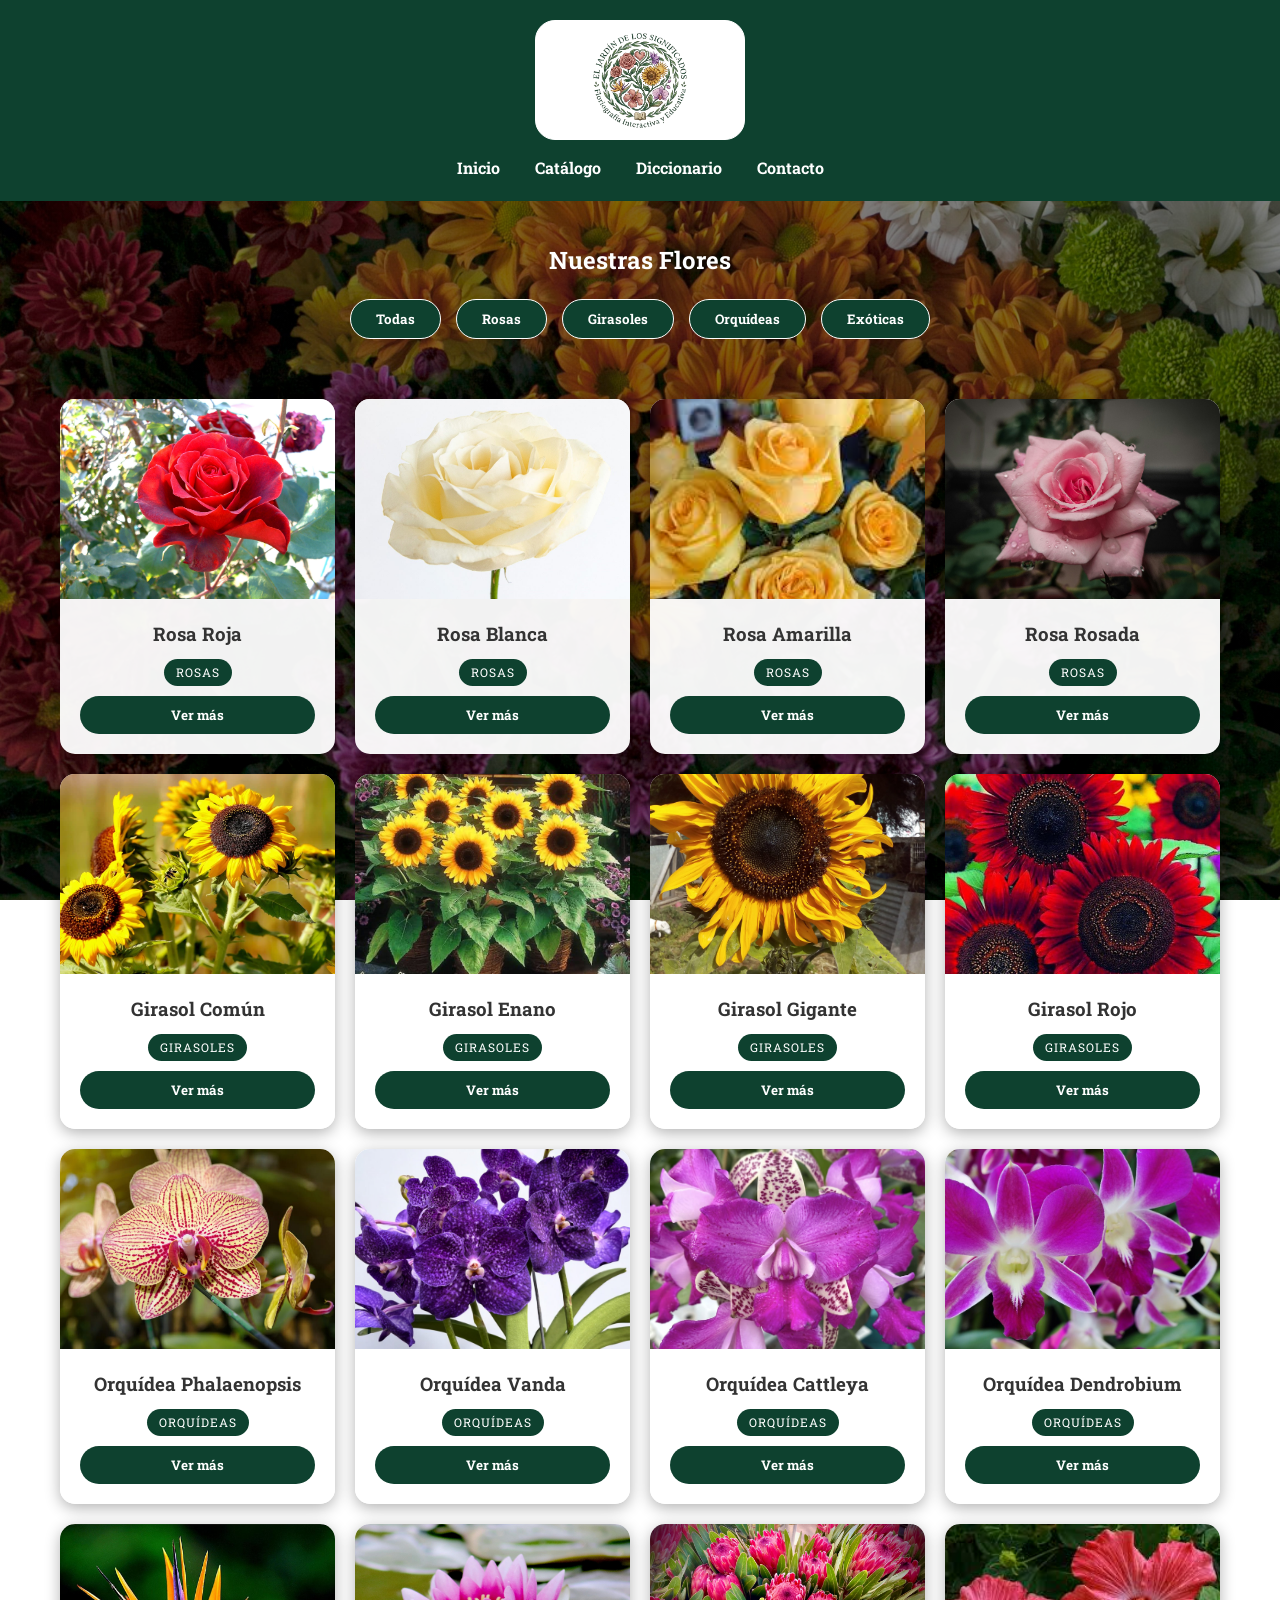
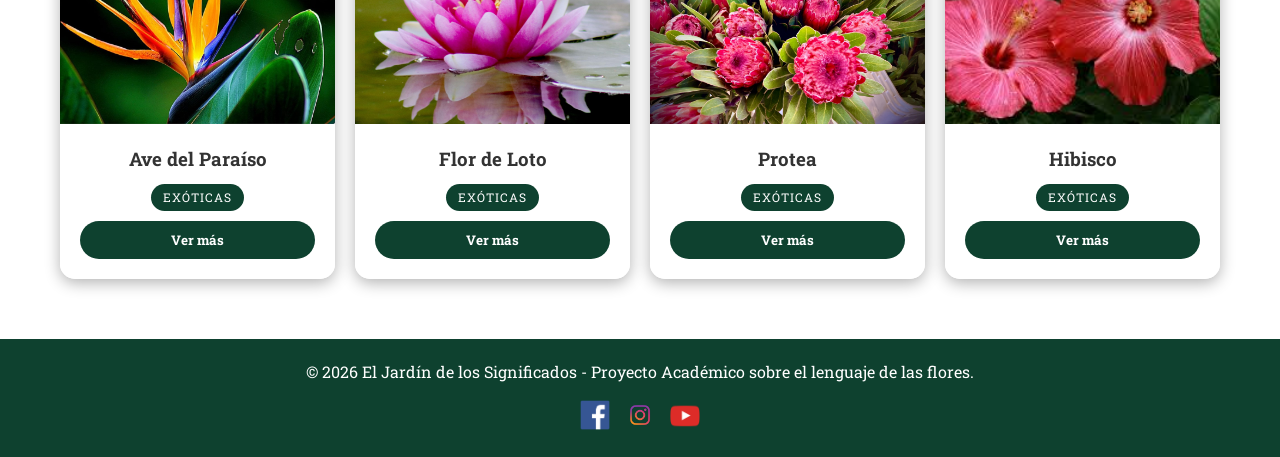
==== catalogo.html @ 72096f06 "Primer Commit" ====
<!DOCTYPE html>
<html lang="es">
<head>
    <meta charset="UTF-8">
    <meta name="viewport" content="width=device-width, initial-scale=1.0">
    <link rel="icon" href="./img/icono-paginaweb.jpg" type="image/png">
    <title>Catálogo - El Jardín de los Significados</title>
    <link rel="stylesheet" href="css/maquillaje.css">
</head>
<body>

    <header class="header-main">
        <div class="logo-container">
            <img src="./img/icono-paginaweb.jpg" alt="Logo" class="logo-image">
        </div>
        <nav class="nav-container">
            <ul class="nav-list">
                <li><a href="index.html">Inicio</a></li>
                <li><a href="catalogo.html" class="active">Catálogo</a></li>
                <li><a href="diccionario.html">Diccionario</a></li>
                <li><a href="contacto.html">Contacto</a></li>
            </ul>
        </nav>
    </header>

    <main>
        <section class="filters">
            <h2>Nuestras Flores</h2>
            <div class="filter-buttons">
                <button onclick="filterFlowers('Todas')">Todas</button>
                <button onclick="filterFlowers('Rosas')">Rosas</button>
                <button onclick="filterFlowers('Girasoles')">Girasoles</button>
                <button onclick="filterFlowers('Orquídeas')">Orquídeas</button>
                <button onclick="filterFlowers('Exóticas')">Exóticas</button>
            </div>
        </section>

        <section id="catalog-container" class="catalog-grid">
        </section>
    </main>

    <div id="meaning-modal" class="modal" style="display:none;">
        <div id="modal-content-wrapper">
            <button class="btn-close" onclick="closeModal()">×</button>
            <div id="modal-content"></div>
        </div>
    </div>

    <script src="js/logica.js"></script>

    <footer class="footer-container">
        <p>&copy; 2026 El Jardín de los Significados - Proyecto Académico sobre el lenguaje de las flores.</p>
        <div class="social-icons-container">
            <a href="https://www.facebook.com" target="_blank" aria-label="Visita nuestra página de Facebook"><img src="img/footer/facebook.png" alt="Facebook" class="social-icon"></a>
            <a href="https://www.instagram.com" target="_blank" aria-label="Síguenos en Instagram"><img src="img/footer/instagram.png" alt="Instagram" class="social-icon"></a>
            <a href="https://www.youtube.com" target="_blank" aria-label="Síguenos en Youtube"><img src="img/footer/youtube.png" alt="Youtube" class="social-icon"></a>
        </div>
    </footer>


</body>
</html>
---- css/maquillaje.css ----
@font-face {
    font-family: 'RobotoSlab';
    src: url('../assets/fonts/RobotoSlab-VariableFont_wght.ttf') format('truetype');
    font-weight: 100 900; /* Define el rango de pesos disponibles en la fuente variable */
    font-style: normal;
}

:root {
    --color-fondo: #fdfbf7;
    --color-texto: #333;
    --color-accent: #0e412f; /* Tono naturaleza */
    --glass: rgba(255, 255, 255, 0.2);
}

* {
    margin: 0;
    padding: 0;
    box-sizing: border-box;
}

body {
    font-family: 'RobotoSlab', serif;
    background-image: linear-gradient(rgba(0, 0, 0, 0.5), rgba(0, 0, 0, 0.5)), url('../img/fondo-general-web.jpg');
    background-size: cover;
    background-position: center;
    background-attachment: fixed;
    line-height: 1.6;
    color: white; /* Se ajusta el color del texto para que contraste con el fondo */
    min-height: 100vh;
    display: flex;
    flex-direction: column;
}

main {
    flex: 1;
}

.footer-container {
    display: flex;
    flex-direction: column; /* Apila el texto y los iconos verticalmente */
    justify-content: center; /* Centra el contenido verticalmente */
    align-items: center; /* Centra el contenido horizontalmente */
    padding: 20px;
    background-color: var(--color-accent);
    color: white;
    margin-top: 40px;
    gap: 15px; /* Espacio entre el texto y los iconos */
}

.social-icons-container {
    display: flex;
    gap: 15px; /* Espacio entre los iconos de redes sociales */
}

.social-icon {
    width: 30px; /* Tamaño de los iconos */
    height: 30px;
    object-fit: contain; /* Asegura que la imagen se ajuste sin distorsionarse */
    transition: transform 0.3s ease; /* Suaviza la animación */
}

.social-icon:hover {
    transform: scale(1.2); /* Agranda el icono un 20% al pasar el ratón */
}

.header-main {
    display: flex;
    flex-direction: column; /* Apila el logo sobre el menú de navegación */
    justify-content: center;
    align-items: center;
    padding: 20px;
    background-color: var(--color-accent);
    gap: 15px; /* Espacio entre el logo y los enlaces */
}

.nav-container {
    width: 100%;
    display: flex;
    justify-content: center; /* Centra la lista de enlaces dentro de su contenedor */
}

.logo-image {
    height: 120px; /* Ajusta este valor según qué tan pequeño lo desees */
    width: auto;
    display: block;
    border: 1px solid white; /* Borde de color claro */
    background-color: rgb(255, 255, 255); /* Fondo blanco para resaltar la imagen */
    padding: 5px; /* Espacio entre la imagen y el borde */
    border-radius: 20px; /* Redondea las esquinas del borde */
}

.nav-list {
    display: flex;
    list-style: none;
    gap: 35px;
}   

.nav-list a {
    color: white;
    text-decoration: none;
    font-weight: bold;
    transition: color 0.3s ease; /* Suaviza la transición del color */
}

.nav-list a:hover {
    color: #f0f0f0; /* Un tono crema claro para el efecto hover */
}

.catalog-grid {
    display: grid;
    grid-template-columns: repeat(auto-fill, minmax(250px, 1fr));
    gap: 20px;
    padding: 20px;
    max-width: 1200px;
    margin: 0 auto;
}

.flower-card {
    background: rgba(255, 255, 255, 0.95);
    border-radius: 15px;
    overflow: hidden;
    color: #333;
    box-shadow: 0 4px 15px rgba(0,0,0,0.3);
    transition: transform 0.3s ease, box-shadow 0.3s ease;
    display: flex;
    position: relative; /* Permite que el z-index funcione correctamente al elevarse */
    flex-direction: column;
    animation: fadeInCard 0.6s ease-out; /* Quitamos forwards */
    opacity: 1;
    transform: translateY(0);
}

.flower-card:hover {
    transform: translateY(-15px) scale(1.02); /* Se eleva 15px y crece un 2% */
    box-shadow: 0 20px 40px rgba(0, 0, 0, 0.45); /* Sombra más profunda para simular altura */
    z-index: 10; /* Asegura que la tarjeta no quede detrás de otras al subir */
    cursor: pointer;
}

.flower-card img {
    width: 100%;
    height: 200px;
    object-fit: cover;
}

.flower-info {
    padding: 20px;
    text-align: center;
    flex-grow: 1;
    display: flex;
    flex-direction: column;
    justify-content: space-between;
    gap: 10px;
}

.category-tag {
    font-size: 0.75rem;
    background-color: var(--color-accent);
    color: white;
    padding: 4px 12px;
    border-radius: 20px;
    display: inline-block;
    align-self: center;
    text-transform: uppercase;
    letter-spacing: 1px;
}

.btn-view-more {
    background-color: var(--color-accent);
    color: white;
    border: none;
    padding: 10px 20px;
    border-radius: 25px;
    cursor: pointer;
    font-family: 'RobotoSlab', serif;
    font-weight: bold;
    transition: background 0.3s ease;
}

.btn-view-more:hover {
    background-color: #033a25;
}

.modal {
    background: rgba(0, 0, 0, 0.8); /* Fondo oscuro para el overlay */
    position: fixed;
    top: 0;
    left: 0;
    width: 100%;
    height: 100%;
    display: flex;
    justify-content: center;
    align-items: center;
    z-index: 1000;
}

#modal-content-wrapper {
    background: white;
    color: #333;
    padding: 20px;
    border-radius: 20px;
    max-width: 500px;
    width: 90%;
    position: relative;
    box-shadow: 0 10px 40px rgba(0,0,0,0.5);
}

#modal-content {
    display: flex;
    flex-direction: column;
    align-items: center; /* Centra los elementos hijos (imagen, h2, div.modal-info) horizontalmente */
    text-align: center; /* Centra el texto dentro de los elementos hijos */
}

.modal-image {
    display: block;
    margin: 0 auto 20px auto; /* Centra la imagen y da espacio abajo */
    max-width: 280px; /* Tamaño mediano */
    width: 100%;
    height: auto;
    border-radius: 12px;
    box-shadow: 0 4px 10px rgba(0,0,0,0.1);
}

.btn-close {
    position: absolute;
    top: 15px;
    right: 15px;
    background: none;
    border: none;
    font-size: 2rem;
    cursor: pointer;
    color: #888;
    line-height: 1;
}

.modal-info {
    text-align: center;
    margin-top: 20px;
}

.hero-section {
    text-align: center;
    padding: 60px 20px;
}

.hero-section h1, 
.hero-section p {
    animation: fadeInCard 0.8s ease-out;
}

.video-section {
    display: flex;
    flex-direction: column;
    align-items: center;
    text-align: center;
    padding: 40px 20px;
    gap: 20px;
}

.video-section h2,
.video-responsive-wrapper {
    animation: fadeInCard 0.8s ease-out;
}

.emotion-group {
    padding: 20px;
    margin-bottom: 40px;
}

.emotion-group h2 {
    color: white;
    margin-bottom: 20px;
    border-bottom: 2px solid var(--color-accent);
    padding-bottom: 10px;
    animation: fadeInCard 0.8s ease-out;
}

.video-section video {
    max-width: 100%; /* Asegura que el video no se desborde */
}

.filters {
    text-align: center;
    padding: 40px 20px;
    color: white;
}

.filter-buttons {
    display: flex;
    justify-content: center;
    gap: 15px;
    flex-wrap: wrap; /* Permite que los botones se acomoden en varias filas en móviles */
    margin-top: 20px;
}

.filter-buttons button {
    background-color: var(--color-accent);
    color: white;
    border: 1px solid white;
    padding: 10px 25px;
    border-radius: 25px;
    cursor: pointer;
    font-family: 'RobotoSlab', serif;
    font-weight: bold;
    transition: all 0.3s ease;
}

.filter-buttons button:hover {
    background-color: white;
    color: var(--color-accent);
    transform: translateY(-3px);
}

/* Animación de entrada para las tarjetas */
@keyframes fadeInCard {
    from {
        opacity: 0;
        transform: translateY(20px);
    }
}

.search-container {
    margin-top: 30px;
    display: flex;
    justify-content: center;
}

#emotion-search {
    width: 80%;
    max-width: 500px;
    padding: 12px 25px;
    border-radius: 30px;
    border: 2px solid white;
    background: rgba(255, 255, 255, 0.1);
    color: white;
    font-family: 'RobotoSlab', serif;
    font-size: 1rem;
    outline: none;
    transition: all 0.3s ease;
}

#emotion-search::placeholder {
    color: rgba(255, 255, 255, 0.7);
}

#emotion-search:focus {
    background: rgba(255, 255, 255, 0.2);
    border-color: var(--color-accent);
    box-shadow: 0 0 15px rgba(255, 255, 255, 0.2);
}

/* --- MEDIA QUERIES PARA DISPOSITIVOS MÓVILES --- */
@media (max-width: 768px) {
    .logo-image {
        height: 80px; /* Logo más pequeño en móviles */
    }

    .nav-list {
        gap: 15px; /* Reducimos el espacio entre enlaces */
        flex-wrap: wrap; /* Si no caben, bajan a la siguiente línea */
        justify-content: center;
    }

    .hero-section h1 {
        font-size: 1.8rem; /* Título más acorde al tamaño de pantalla */
    }

    .video-section video {
        width: 95% !important; /* El video ocupa casi todo el ancho en celulares */
    }

    .filter-buttons {
        gap: 10px;
    }

    .filter-buttons button {
        padding: 8px 15px;
        font-size: 0.9rem;
    }

    .footer-container {
        text-align: center;
    }
}

/* --- Estilos para la página de Contacto --- */
.contact-form-section {
    padding: 40px 20px;
    max-width: 700px;
    margin: 40px auto;
    background: rgba(255, 255, 255, 0.95); /* Fondo claro para el formulario */
    border-radius: 20px;
    box-shadow: 0 8px 20px rgba(0, 0, 0, 0.2);
    color: #333; /* Texto oscuro para contraste */
    animation: fadeInCard 0.8s ease-out;
}

.contact-form {
    display: flex;
    flex-direction: column;
    gap: 20px;
}

.form-group {
    display: flex;
    flex-direction: column;
}

.form-group label {
    font-family: 'RobotoSlab', serif;
    font-weight: bold;
    margin-bottom: 8px;
    color: var(--color-accent); /* Color de acento para las etiquetas */
    font-size: 1.1rem;
}

.form-group input[type="text"],
.form-group input[type="email"],
.form-group textarea {
    padding: 12px 15px;
    border: 1px solid #ccc;
    border-radius: 8px;
    font-family: 'RobotoSlab', serif;
    font-size: 1rem;
    color: #333;
    background-color: #f9f9f9;
    transition: border-color 0.3s ease, box-shadow 0.3s ease;
}

.form-group input[type="text"]:focus,
.form-group input[type="email"]:focus,
.form-group textarea:focus {
    border-color: var(--color-accent);
    box-shadow: 0 0 8px rgba(14, 65, 47, 0.2); /* Sombra suave con color de acento */
    outline: none;
}

.btn-submit {
    background-color: var(--color-accent);
    color: white;
    border: none;
    padding: 15px 30px;
    border-radius: 25px;
    cursor: pointer;
    font-family: 'RobotoSlab', serif;
    font-weight: bold;
    font-size: 1.1rem;
    transition: background-color 0.3s ease, transform 0.2s ease;
    align-self: center; /* Centra el botón */
}

.btn-submit:hover {
    background-color: #033a25;
    transform: translateY(-3px);
}

/* Media Queries para el formulario en móviles */
@media (max-width: 600px) {
    .contact-form-section {
        margin: 20px 10px;
        padding: 20px;
    }

    .form-group label {
        font-size: 1rem;
    }

    .form-group input[type="text"],
    .form-group input[type="email"],
    .form-group textarea {
        padding: 10px 12px;
        font-size: 0.9rem;
    }

    .btn-submit {
        padding: 12px 25px;
        font-size: 1rem;
    }
}

.empty-message {
    display: none;
    text-align: center;
    padding: 40px;
    font-size: 1.2rem;
    color: rgba(255, 255, 255, 0.9);
    background: rgba(255, 255, 255, 0.1);
    border-radius: 20px;
    margin: 20px auto;
    max-width: 600px;
}
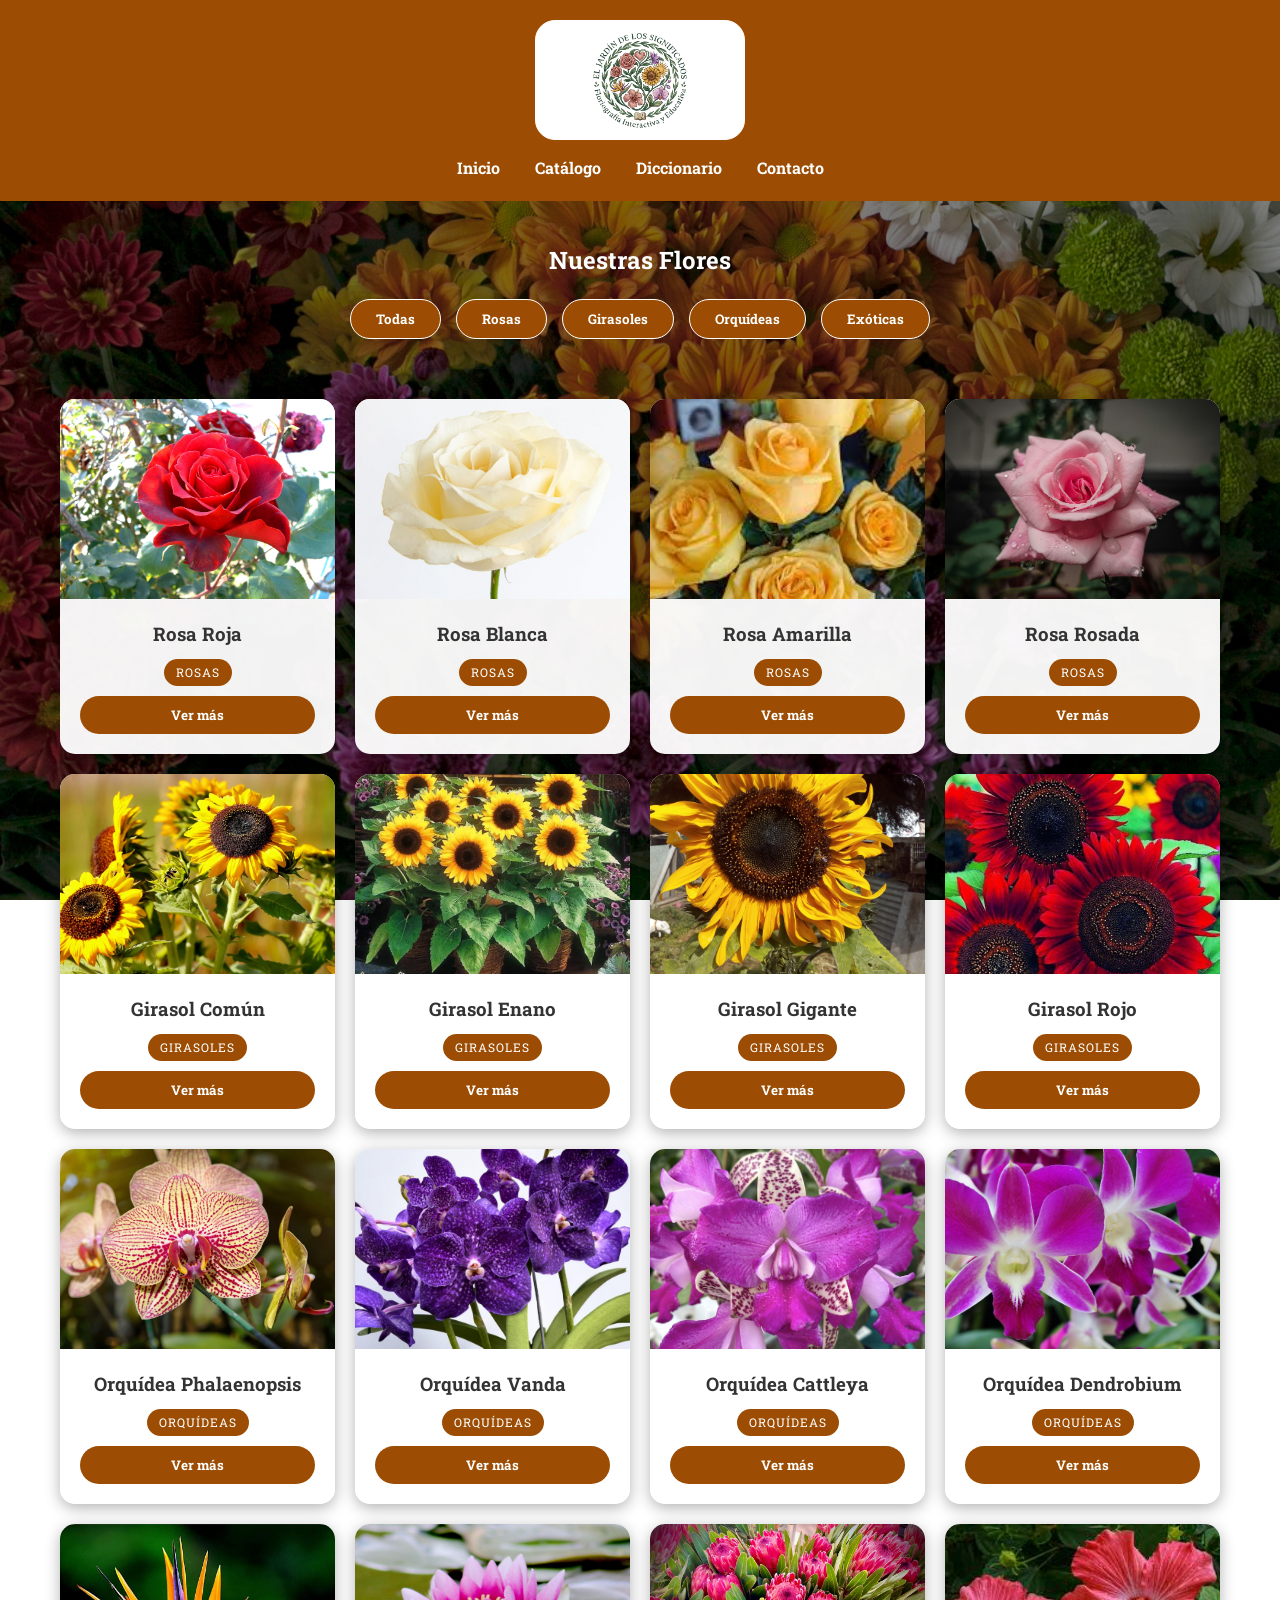
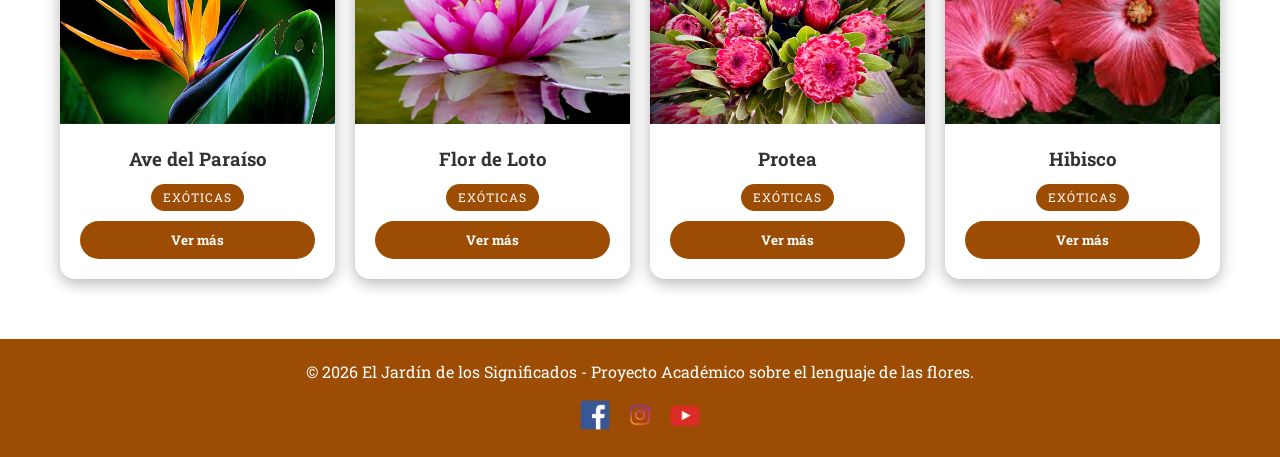
==== commit a67b4e13: "cambios generales" ====
--- a/catalogo.html
+++ b/catalogo.html
@@ -9,14 +9,14 @@
 </head>
 <body>
 
-    <header class="header-main">
-        <div class="logo-container">
-            <img src="./img/icono-paginaweb.jpg" alt="Logo" class="logo-image">
+    <header class="cabecera-principal">
+        <div class="contenedor-logo">
+            <img src="./img/icono-paginaweb.jpg" alt="Logo" class="imagen-logo">
         </div>
-        <nav class="nav-container">
-            <ul class="nav-list">
+        <nav class="contenedor-navegacion">
+            <ul class="lista-navegacion">
                 <li><a href="index.html">Inicio</a></li>
-                <li><a href="catalogo.html" class="active">Catálogo</a></li>
+                <li><a href="catalogo.html" class="activo">Catálogo</a></li>
                 <li><a href="diccionario.html">Diccionario</a></li>
                 <li><a href="contacto.html">Contacto</a></li>
             </ul>
@@ -24,36 +24,36 @@
     </header>
 
     <main>
-        <section class="filters">
+        <section class="filtros">
             <h2>Nuestras Flores</h2>
-            <div class="filter-buttons">
-                <button onclick="filterFlowers('Todas')">Todas</button>
-                <button onclick="filterFlowers('Rosas')">Rosas</button>
-                <button onclick="filterFlowers('Girasoles')">Girasoles</button>
-                <button onclick="filterFlowers('Orquídeas')">Orquídeas</button>
-                <button onclick="filterFlowers('Exóticas')">Exóticas</button>
+            <div class="botones-filtro">
+                <button onclick="filtrarFlores('Todas')">Todas</button>
+                <button onclick="filtrarFlores('Rosas')">Rosas</button>
+                <button onclick="filtrarFlores('Girasoles')">Girasoles</button>
+                <button onclick="filtrarFlores('Orquídeas')">Orquídeas</button>
+                <button onclick="filtrarFlores('Exóticas')">Exóticas</button>
             </div>
         </section>
 
-        <section id="catalog-container" class="catalog-grid">
+        <section id="contenedor-catalogo" class="rejilla-catalogo">
         </section>
     </main>
 
-    <div id="meaning-modal" class="modal" style="display:none;">
-        <div id="modal-content-wrapper">
-            <button class="btn-close" onclick="closeModal()">×</button>
-            <div id="modal-content"></div>
+    <div id="modal-significado" class="modal" style="display:none;">
+        <div id="envoltura-contenido-modal">
+            <button class="btn-cerrar" onclick="cerrarModal()">×</button>
+            <div id="contenido-modal"></div>
         </div>
     </div>
 
     <script src="js/logica.js"></script>
 
-    <footer class="footer-container">
+    <footer class="contenedor-pie">
         <p>&copy; 2026 El Jardín de los Significados - Proyecto Académico sobre el lenguaje de las flores.</p>
-        <div class="social-icons-container">
-            <a href="https://www.facebook.com" target="_blank" aria-label="Visita nuestra página de Facebook"><img src="img/footer/facebook.png" alt="Facebook" class="social-icon"></a>
-            <a href="https://www.instagram.com" target="_blank" aria-label="Síguenos en Instagram"><img src="img/footer/instagram.png" alt="Instagram" class="social-icon"></a>
-            <a href="https://www.youtube.com" target="_blank" aria-label="Síguenos en Youtube"><img src="img/footer/youtube.png" alt="Youtube" class="social-icon"></a>
+        <div class="contenedor-iconos-sociales">
+            <a href="https://www.facebook.com" target="_blank" aria-label="Visita nuestra página de Facebook"><img src="img/footer/facebook.png" alt="Facebook" class="icono-social"></a>
+            <a href="https://www.instagram.com" target="_blank" aria-label="Síguenos en Instagram"><img src="img/footer/instagram.png" alt="Instagram" class="icono-social"></a>
+            <a href="https://www.youtube.com" target="_blank" aria-label="Síguenos en Youtube"><img src="img/footer/youtube.png" alt="Youtube" class="icono-social"></a>
         </div>
     </footer>
 
--- a/css/maquillaje.css
+++ b/css/maquillaje.css
@@ -8,7 +8,7 @@
 :root {
     --color-fondo: #fdfbf7;
     --color-texto: #333;
-    --color-accent: #0e412f; /* Tono naturaleza */
+    --color-accent: #9c4d03; /* Tono naturaleza */
     --glass: rgba(255, 255, 255, 0.2);
 }
 
@@ -35,7 +35,7 @@
     flex: 1;
 }
 
-.footer-container {
+.contenedor-pie {
     display: flex;
     flex-direction: column; /* Apila el texto y los iconos verticalmente */
     justify-content: center; /* Centra el contenido verticalmente */
@@ -47,23 +47,23 @@
     gap: 15px; /* Espacio entre el texto y los iconos */
 }
 
-.social-icons-container {
+.contenedor-iconos-sociales {
     display: flex;
     gap: 15px; /* Espacio entre los iconos de redes sociales */
 }
 
-.social-icon {
+.icono-social {
     width: 30px; /* Tamaño de los iconos */
     height: 30px;
     object-fit: contain; /* Asegura que la imagen se ajuste sin distorsionarse */
     transition: transform 0.3s ease; /* Suaviza la animación */
 }
 
-.social-icon:hover {
+.icono-social:hover {
     transform: scale(1.2); /* Agranda el icono un 20% al pasar el ratón */
 }
 
-.header-main {
+.cabecera-principal {
     display: flex;
     flex-direction: column; /* Apila el logo sobre el menú de navegación */
     justify-content: center;
@@ -73,13 +73,14 @@
     gap: 15px; /* Espacio entre el logo y los enlaces */
 }
 
-.nav-container {
+.contenedor-navegacion {
     width: 100%;
     display: flex;
     justify-content: center; /* Centra la lista de enlaces dentro de su contenedor */
 }
 
-.logo-image {
+
+.imagen-logo {
     height: 120px; /* Ajusta este valor según qué tan pequeño lo desees */
     width: auto;
     display: block;
@@ -89,24 +90,24 @@
     border-radius: 20px; /* Redondea las esquinas del borde */
 }
 
-.nav-list {
+.lista-navegacion {
     display: flex;
     list-style: none;
     gap: 35px;
 }   
 
-.nav-list a {
+.lista-navegacion a {
     color: white;
     text-decoration: none;
     font-weight: bold;
     transition: color 0.3s ease; /* Suaviza la transición del color */
 }
 
-.nav-list a:hover {
+.lista-navegacion a:hover {
     color: #f0f0f0; /* Un tono crema claro para el efecto hover */
 }
 
-.catalog-grid {
+.rejilla-catalogo {
     display: grid;
     grid-template-columns: repeat(auto-fill, minmax(250px, 1fr));
     gap: 20px;
@@ -115,7 +116,7 @@
     margin: 0 auto;
 }
 
-.flower-card {
+.tarjeta-flor {
     background: rgba(255, 255, 255, 0.95);
     border-radius: 15px;
     overflow: hidden;
@@ -125,25 +126,25 @@
     display: flex;
     position: relative; /* Permite que el z-index funcione correctamente al elevarse */
     flex-direction: column;
-    animation: fadeInCard 0.6s ease-out; /* Quitamos forwards */
+    animation: aparecerTarjeta 0.6s ease-out; /* Quitamos forwards */
     opacity: 1;
     transform: translateY(0);
 }
 
-.flower-card:hover {
+.tarjeta-flor:hover {
     transform: translateY(-15px) scale(1.02); /* Se eleva 15px y crece un 2% */
     box-shadow: 0 20px 40px rgba(0, 0, 0, 0.45); /* Sombra más profunda para simular altura */
     z-index: 10; /* Asegura que la tarjeta no quede detrás de otras al subir */
     cursor: pointer;
 }
 
-.flower-card img {
+.tarjeta-flor img {
     width: 100%;
     height: 200px;
     object-fit: cover;
 }
 
-.flower-info {
+.info-flor {
     padding: 20px;
     text-align: center;
     flex-grow: 1;
@@ -153,7 +154,7 @@
     gap: 10px;
 }
 
-.category-tag {
+.etiqueta-categoria {
     font-size: 0.75rem;
     background-color: var(--color-accent);
     color: white;
@@ -165,7 +166,7 @@
     letter-spacing: 1px;
 }
 
-.btn-view-more {
+.btn-ver-mas {
     background-color: var(--color-accent);
     color: white;
     border: none;
@@ -177,7 +178,7 @@
     transition: background 0.3s ease;
 }
 
-.btn-view-more:hover {
+.btn-ver-mas:hover {
     background-color: #033a25;
 }
 
@@ -194,7 +195,7 @@
     z-index: 1000;
 }
 
-#modal-content-wrapper {
+#envoltura-contenido-modal {
     background: white;
     color: #333;
     padding: 20px;
@@ -205,14 +206,14 @@
     box-shadow: 0 10px 40px rgba(0,0,0,0.5);
 }
 
-#modal-content {
+#contenido-modal {
     display: flex;
     flex-direction: column;
     align-items: center; /* Centra los elementos hijos (imagen, h2, div.modal-info) horizontalmente */
     text-align: center; /* Centra el texto dentro de los elementos hijos */
 }
 
-.modal-image {
+.imagen-modal {
     display: block;
     margin: 0 auto 20px auto; /* Centra la imagen y da espacio abajo */
     max-width: 280px; /* Tamaño mediano */
@@ -222,7 +223,7 @@
     box-shadow: 0 4px 10px rgba(0,0,0,0.1);
 }
 
-.btn-close {
+.btn-cerrar {
     position: absolute;
     top: 15px;
     right: 15px;
@@ -234,22 +235,22 @@
     line-height: 1;
 }
 
-.modal-info {
+.info-modal {
     text-align: center;
     margin-top: 20px;
 }
 
-.hero-section {
+.seccion-hero {
     text-align: center;
     padding: 60px 20px;
 }
 
-.hero-section h1, 
-.hero-section p {
-    animation: fadeInCard 0.8s ease-out;
-}
-
-.video-section {
+.seccion-hero h1, 
+.seccion-hero p {
+    animation: aparecerTarjeta 0.8s ease-out;
+}
+
+.seccion-video {
     display: flex;
     flex-direction: column;
     align-items: center;
@@ -258,35 +259,35 @@
     gap: 20px;
 }
 
-.video-section h2,
-.video-responsive-wrapper {
-    animation: fadeInCard 0.8s ease-out;
-}
-
-.emotion-group {
+.seccion-video h2,
+.envoltura-video-responsivo {
+    animation: aparecerTarjeta 0.8s ease-out;
+}
+
+.grupo-emocion {
     padding: 20px;
     margin-bottom: 40px;
 }
 
-.emotion-group h2 {
+.grupo-emocion h2 {
     color: white;
     margin-bottom: 20px;
     border-bottom: 2px solid var(--color-accent);
     padding-bottom: 10px;
-    animation: fadeInCard 0.8s ease-out;
-}
-
-.video-section video {
+    animation: aparecerTarjeta 0.8s ease-out;
+}
+
+.seccion-video video {
     max-width: 100%; /* Asegura que el video no se desborde */
 }
 
-.filters {
+.filtros {
     text-align: center;
     padding: 40px 20px;
     color: white;
 }
 
-.filter-buttons {
+.botones-filtro {
     display: flex;
     justify-content: center;
     gap: 15px;
@@ -294,7 +295,7 @@
     margin-top: 20px;
 }
 
-.filter-buttons button {
+.botones-filtro button {
     background-color: var(--color-accent);
     color: white;
     border: 1px solid white;
@@ -306,27 +307,27 @@
     transition: all 0.3s ease;
 }
 
-.filter-buttons button:hover {
+.botones-filtro button:hover {
     background-color: white;
     color: var(--color-accent);
     transform: translateY(-3px);
 }
 
 /* Animación de entrada para las tarjetas */
-@keyframes fadeInCard {
+@keyframes aparecerTarjeta {
     from {
         opacity: 0;
         transform: translateY(20px);
     }
 }
 
-.search-container {
+.contenedor-buscador {
     margin-top: 30px;
     display: flex;
     justify-content: center;
 }
 
-#emotion-search {
+#buscador-emociones {
     width: 80%;
     max-width: 500px;
     padding: 12px 25px;
@@ -340,11 +341,11 @@
     transition: all 0.3s ease;
 }
 
-#emotion-search::placeholder {
+#buscador-emociones::placeholder {
     color: rgba(255, 255, 255, 0.7);
 }
 
-#emotion-search:focus {
+#buscador-emociones:focus {
     background: rgba(255, 255, 255, 0.2);
     border-color: var(--color-accent);
     box-shadow: 0 0 15px rgba(255, 255, 255, 0.2);
@@ -352,40 +353,40 @@
 
 /* --- MEDIA QUERIES PARA DISPOSITIVOS MÓVILES --- */
 @media (max-width: 768px) {
-    .logo-image {
+    .imagen-logo {
         height: 80px; /* Logo más pequeño en móviles */
     }
 
-    .nav-list {
+    .lista-navegacion {
         gap: 15px; /* Reducimos el espacio entre enlaces */
         flex-wrap: wrap; /* Si no caben, bajan a la siguiente línea */
         justify-content: center;
     }
 
-    .hero-section h1 {
+    .seccion-hero h1 {
         font-size: 1.8rem; /* Título más acorde al tamaño de pantalla */
     }
 
-    .video-section video {
+    .seccion-video video {
         width: 95% !important; /* El video ocupa casi todo el ancho en celulares */
     }
 
-    .filter-buttons {
+    .botones-filtro {
         gap: 10px;
     }
 
-    .filter-buttons button {
+    .botones-filtro button {
         padding: 8px 15px;
         font-size: 0.9rem;
     }
 
-    .footer-container {
+    .contenedor-pie {
         text-align: center;
     }
 }
 
 /* --- Estilos para la página de Contacto --- */
-.contact-form-section {
+.seccion-formulario-contacto {
     padding: 40px 20px;
     max-width: 700px;
     margin: 40px auto;
@@ -393,21 +394,21 @@
     border-radius: 20px;
     box-shadow: 0 8px 20px rgba(0, 0, 0, 0.2);
     color: #333; /* Texto oscuro para contraste */
-    animation: fadeInCard 0.8s ease-out;
-}
-
-.contact-form {
+    animation: aparecerTarjeta 0.8s ease-out;
+}
+
+.formulario-contacto {
     display: flex;
     flex-direction: column;
     gap: 20px;
 }
 
-.form-group {
-    display: flex;
-    flex-direction: column;
-}
-
-.form-group label {
+.grupo-formulario {
+    display: flex;
+    flex-direction: column;
+}
+
+.grupo-formulario label {
     font-family: 'RobotoSlab', serif;
     font-weight: bold;
     margin-bottom: 8px;
@@ -415,9 +416,9 @@
     font-size: 1.1rem;
 }
 
-.form-group input[type="text"],
-.form-group input[type="email"],
-.form-group textarea {
+.grupo-formulario input[type="text"],
+.grupo-formulario input[type="email"],
+.grupo-formulario textarea {
     padding: 12px 15px;
     border: 1px solid #ccc;
     border-radius: 8px;
@@ -428,15 +429,15 @@
     transition: border-color 0.3s ease, box-shadow 0.3s ease;
 }
 
-.form-group input[type="text"]:focus,
-.form-group input[type="email"]:focus,
-.form-group textarea:focus {
+.grupo-formulario input[type="text"]:focus,
+.grupo-formulario input[type="email"]:focus,
+.grupo-formulario textarea:focus {
     border-color: var(--color-accent);
     box-shadow: 0 0 8px rgba(14, 65, 47, 0.2); /* Sombra suave con color de acento */
     outline: none;
 }
 
-.btn-submit {
+.btn-enviar {
     background-color: var(--color-accent);
     color: white;
     border: none;
@@ -450,36 +451,36 @@
     align-self: center; /* Centra el botón */
 }
 
-.btn-submit:hover {
+.btn-enviar:hover {
     background-color: #033a25;
     transform: translateY(-3px);
 }
 
 /* Media Queries para el formulario en móviles */
 @media (max-width: 600px) {
-    .contact-form-section {
+    .seccion-formulario-contacto {
         margin: 20px 10px;
         padding: 20px;
     }
 
-    .form-group label {
+    .grupo-formulario label {
         font-size: 1rem;
     }
 
-    .form-group input[type="text"],
-    .form-group input[type="email"],
-    .form-group textarea {
+    .grupo-formulario input[type="text"],
+    .grupo-formulario input[type="email"],
+    .grupo-formulario textarea {
         padding: 10px 12px;
         font-size: 0.9rem;
     }
 
-    .btn-submit {
+    .btn-enviar {
         padding: 12px 25px;
         font-size: 1rem;
     }
 }
 
-.empty-message {
+.mensaje-vacio {
     display: none;
     text-align: center;
     padding: 40px;
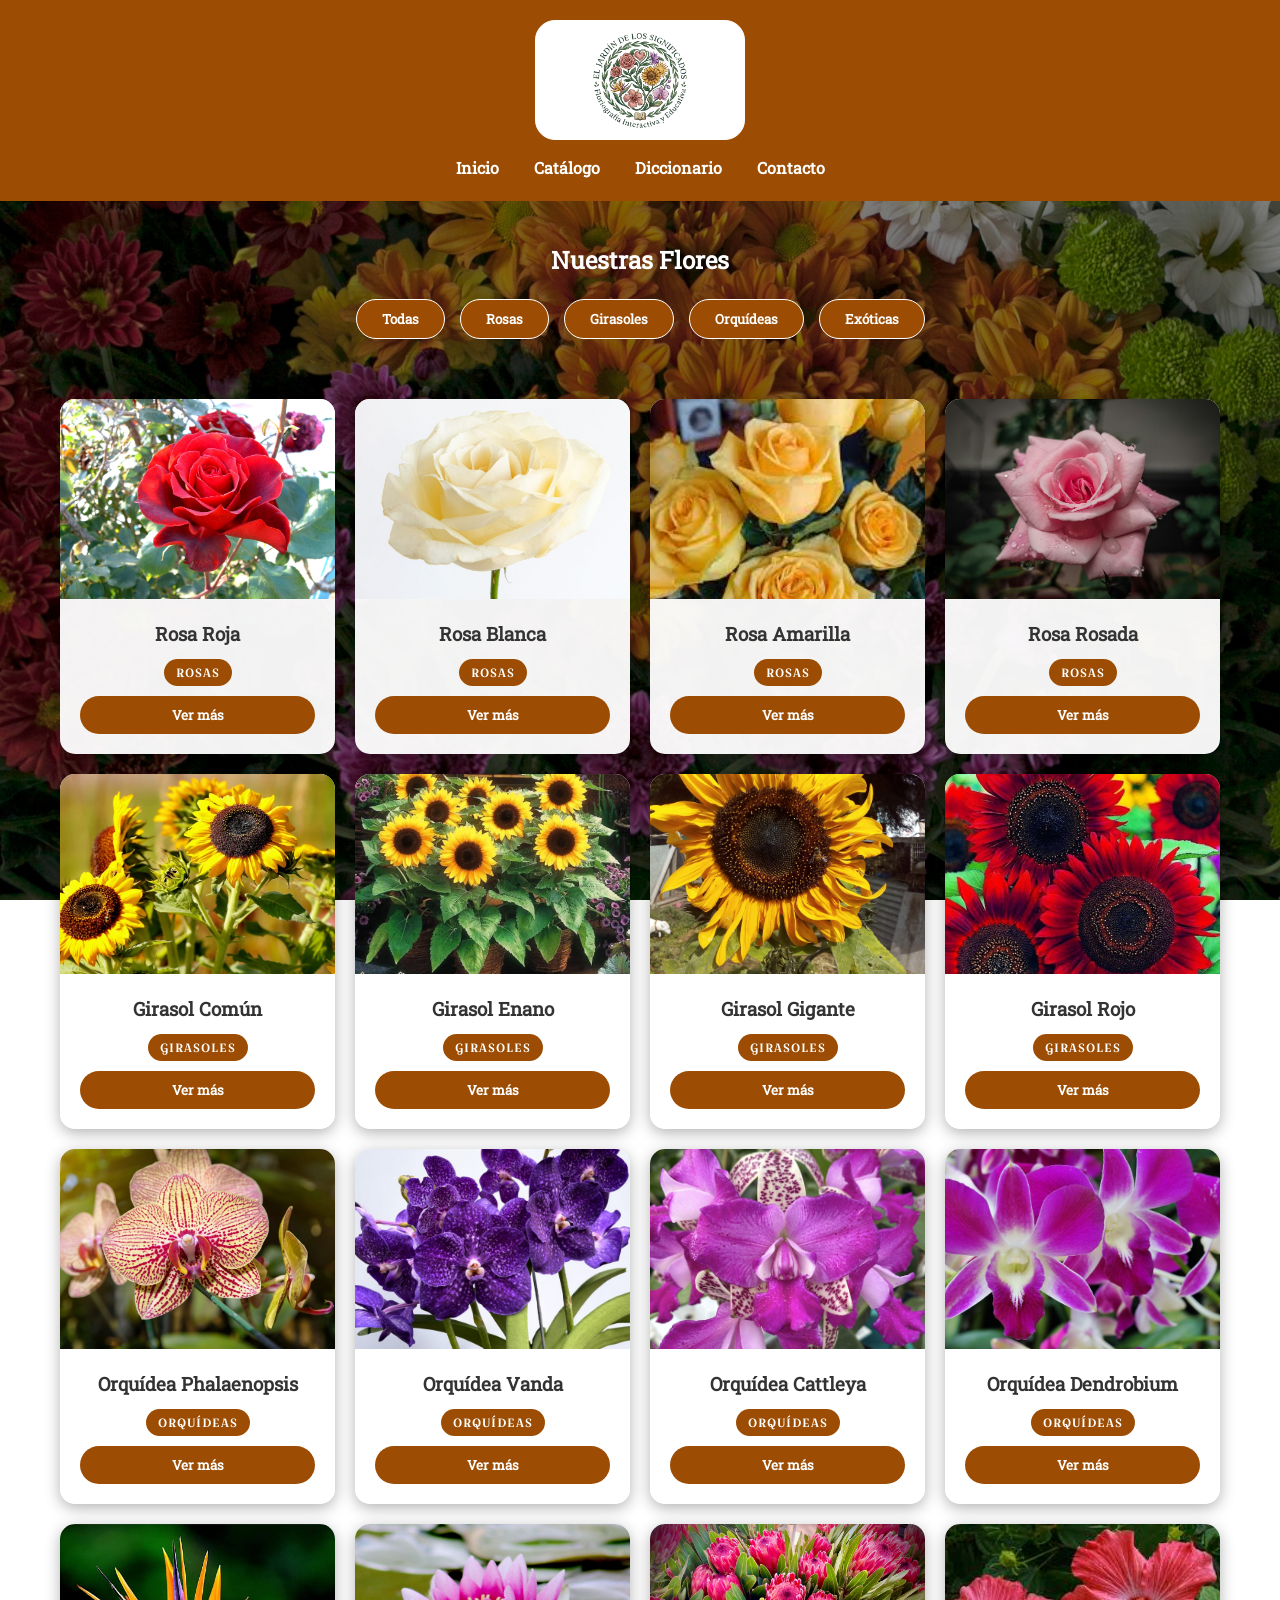
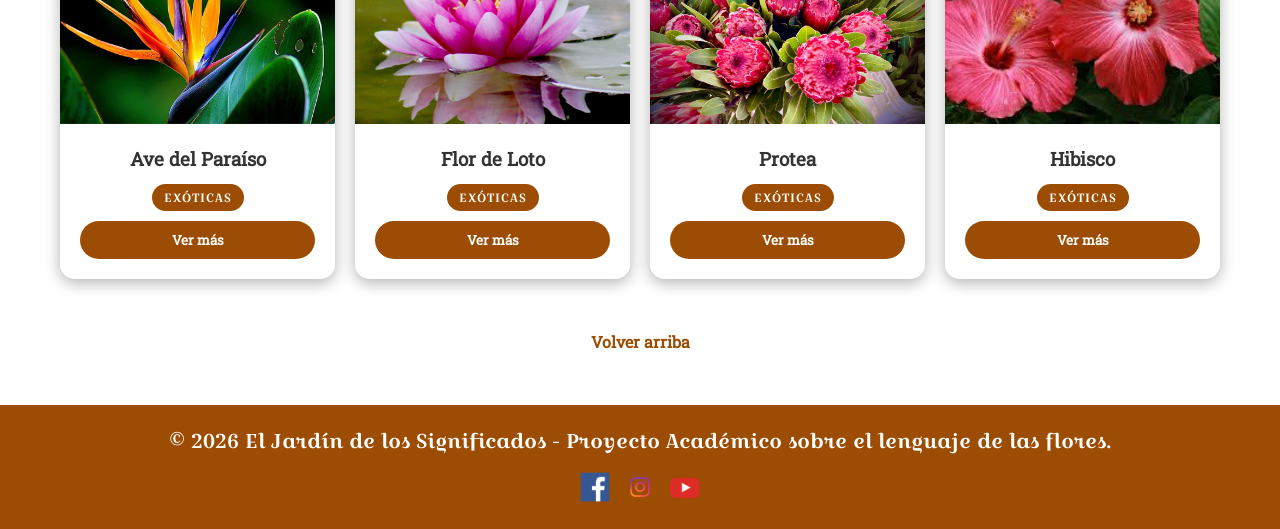
==== commit 65fdfddb: "Ultimos Cambios" ====
--- a/catalogo.html
+++ b/catalogo.html
@@ -6,8 +6,9 @@
     <link rel="icon" href="./img/icono-paginaweb.jpg" type="image/png">
     <title>Catálogo - El Jardín de los Significados</title>
     <link rel="stylesheet" href="css/maquillaje.css">
+    <script src="js/logica.js" defer></script>
 </head>
-<body>
+<body id="inicioarriba">
 
     <header class="cabecera-principal">
         <div class="contenedor-logo">
@@ -25,7 +26,7 @@
 
     <main>
         <section class="filtros">
-            <h2>Nuestras Flores</h2>
+            <h1>Nuestras Flores</h1>
             <div class="botones-filtro">
                 <button onclick="filtrarFlores('Todas')">Todas</button>
                 <button onclick="filtrarFlores('Rosas')">Rosas</button>
@@ -37,6 +38,7 @@
 
         <section id="contenedor-catalogo" class="rejilla-catalogo">
         </section>
+        <a href="#inicioarriba" class="boton-arriba">Volver arriba</a>
     </main>
 
     <div id="modal-significado" class="modal" style="display:none;">
@@ -44,9 +46,7 @@
             <button class="btn-cerrar" onclick="cerrarModal()">×</button>
             <div id="contenido-modal"></div>
         </div>
-    </div>
-
-    <script src="js/logica.js"></script>
+    </div>   
 
     <footer class="contenedor-pie">
         <p>&copy; 2026 El Jardín de los Significados - Proyecto Académico sobre el lenguaje de las flores.</p>
--- a/css/maquillaje.css
+++ b/css/maquillaje.css
@@ -1,39 +1,53 @@
 @font-face {
     font-family: 'RobotoSlab';
     src: url('../assets/fonts/RobotoSlab-VariableFont_wght.ttf') format('truetype');
-    font-weight: 100 900; /* Define el rango de pesos disponibles en la fuente variable */
+    font-weight: normal; 
     font-style: normal;
 }
 
-:root {
+@font-face {
+    font-family: 'CroissantOne';
+    src: url('../assets/fonts/CroissantOne-Regular.ttf') format('truetype');
+    font-weight: normal;
+    font-style: normal;
+}
+
+:root { /* Variables de color para mantener una paleta coherente en todo el sitio */
     --color-fondo: #fdfbf7;
     --color-texto: #333;
-    --color-accent: #9c4d03; /* Tono naturaleza */
-    --glass: rgba(255, 255, 255, 0.2);
-}
-
-* {
+    --color-accent: #9c4d03; 
+    --glass: rgba(255, 255, 255, 0.2); /* Un fondo translúcido para elementos como el buscador */
+}
+
+
+* { /* Reseteo básico para eliminar márgenes y padding predeterminados */
     margin: 0;
     padding: 0;
     box-sizing: border-box;
 }
 
 body {
-    font-family: 'RobotoSlab', serif;
+    font-family: 'RobotoSlab', serif; /* Fuente principal para el cuerpo del sitio */
     background-image: linear-gradient(rgba(0, 0, 0, 0.5), rgba(0, 0, 0, 0.5)), url('../img/fondo-general-web.jpg');
-    background-size: cover;
-    background-position: center;
-    background-attachment: fixed;
-    line-height: 1.6;
+    background-size: cover; /* Asegura que la imagen cubra todo el fondo sin distorsionarse */
+    background-position: center; /* Centra la imagen */
+    background-attachment: fixed; /* Hace que la imagen de fondo se quede fija al hacer scroll */
+    line-height: 1.6; /* Mejora la legibilidad del texto */
     color: white; /* Se ajusta el color del texto para que contraste con el fondo */
-    min-height: 100vh;
-    display: flex;
-    flex-direction: column;
+    min-height: 100vh; /* Asegura que el cuerpo ocupe al menos toda la altura de la ventana */
+    display: flex;
+    flex-direction: column;
+}
+
+p {
+    font-family: 'CroissantOne', serif;
+    font-size: 20px; /* Tamaño de letra*/
 }
 
 main {
     flex: 1;
 }
+
 
 .contenedor-pie {
     display: flex;
@@ -41,10 +55,30 @@
     justify-content: center; /* Centra el contenido verticalmente */
     align-items: center; /* Centra el contenido horizontalmente */
     padding: 20px;
-    background-color: var(--color-accent);
-    color: white;
+    background-color: var(--color-accent); /* Fondo de color de acento para el pie de página */
+    color: white; /* Color de texto blanco para contraste */
     margin-top: 40px;
     gap: 15px; /* Espacio entre el texto y los iconos */
+}
+
+.boton-arriba {
+    display: inline-block;
+    position: relative;
+    left: 50%;
+    transform: translateX(-50%);
+    margin: 20px 0 0;
+    padding: 10px 20px;
+    border-radius: 999px;
+    background-color: white;
+    color: var(--color-accent);
+    text-decoration: none;
+    font-weight: bold;
+    transition: transform 0.2s ease, background-color 0.2s ease;
+}
+
+.boton-arriba:hover {
+    transform: translate(-50%, -4px);
+    background-color: #f1e7d3;
 }
 
 .contenedor-iconos-sociales {
@@ -74,7 +108,7 @@
 }
 
 .contenedor-navegacion {
-    width: 100%;
+    width: 100%; 
     display: flex;
     justify-content: center; /* Centra la lista de enlaces dentro de su contenedor */
 }
@@ -83,7 +117,7 @@
 .imagen-logo {
     height: 120px; /* Ajusta este valor según qué tan pequeño lo desees */
     width: auto;
-    display: block;
+    display: block; /* Elimina el espacio debajo de la imagen */
     border: 1px solid white; /* Borde de color claro */
     background-color: rgb(255, 255, 255); /* Fondo blanco para resaltar la imagen */
     padding: 5px; /* Espacio entre la imagen y el borde */
@@ -108,7 +142,7 @@
 }
 
 .rejilla-catalogo {
-    display: grid;
+    display: grid; /* Utilizamos CSS Grid para crear una rejilla flexible y responsiva */
     grid-template-columns: repeat(auto-fill, minmax(250px, 1fr));
     gap: 20px;
     padding: 20px;
@@ -179,12 +213,14 @@
 }
 
 .btn-ver-mas:hover {
-    background-color: #033a25;
-}
+    background-color: var(--color-fondo);
+    color: var(--color-accent);
+}
+
 
 .modal {
     background: rgba(0, 0, 0, 0.8); /* Fondo oscuro para el overlay */
-    position: fixed;
+    position: fixed; 
     top: 0;
     left: 0;
     width: 100%;
@@ -194,6 +230,7 @@
     align-items: center;
     z-index: 1000;
 }
+
 
 #envoltura-contenido-modal {
     background: white;
@@ -333,7 +370,7 @@
     padding: 12px 25px;
     border-radius: 30px;
     border: 2px solid white;
-    background: rgba(255, 255, 255, 0.1);
+    background: var(--glass);
     color: white;
     font-family: 'RobotoSlab', serif;
     font-size: 1rem;
@@ -346,7 +383,7 @@
 }
 
 #buscador-emociones:focus {
-    background: rgba(255, 255, 255, 0.2);
+    background: rgba(255, 255, 255, 0.3); /* Un poco más claro al enfocar */
     border-color: var(--color-accent);
     box-shadow: 0 0 15px rgba(255, 255, 255, 0.2);
 }
@@ -452,7 +489,8 @@
 }
 
 .btn-enviar:hover {
-    background-color: #033a25;
+    background-color: var(--color-fondo);
+    color: var(--color-accent);
     transform: translateY(-3px);
 }
 
